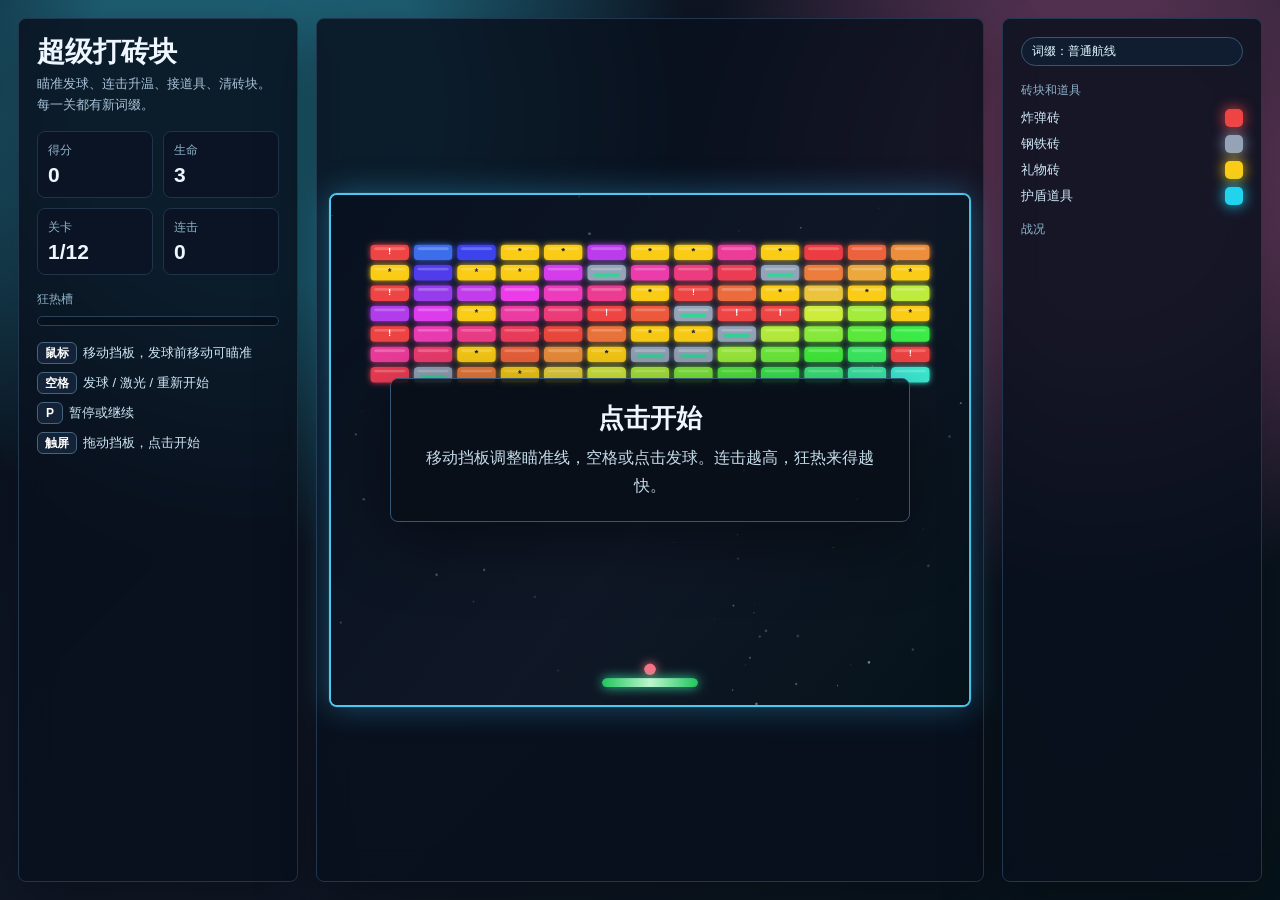
==== index.html @ 5b6ac7fa "Remove magnet hazards and boss levels" ====
<!DOCTYPE html>
<html lang="zh-CN">
<head>
<meta charset="UTF-8">
<meta name="viewport" content="width=device-width, initial-scale=1.0">
<title>超级打砖块</title>
<style>
:root{
    color-scheme:dark;
    --panel:#0f172a;
    --ink:#eef6ff;
    --muted:#a8c2d8;
    --line:#22364d;
    --green:#36d399;
    --cyan:#38bdf8;
    --pink:#fb7185;
    --gold:#facc15;
}
*{box-sizing:border-box}
body{
    margin:0;
    min-height:100vh;
    overflow:hidden;
    background:
        radial-gradient(circle at 20% 12%,#1e5f74 0 14%,transparent 34%),
        radial-gradient(circle at 86% 20%,#62385b 0 10%,transparent 32%),
        linear-gradient(135deg,#08111f,#111827 48%,#06131b);
    color:var(--ink);
    font-family:"Microsoft YaHei",Arial,sans-serif;
}
.shell{
    height:100vh;
    display:grid;
    grid-template-columns:minmax(230px,280px) minmax(0,1fr) minmax(220px,260px);
    gap:18px;
    padding:18px;
}
.panel{
    min-height:0;
    border:1px solid var(--line);
    background:rgba(9,16,29,.84);
    box-shadow:0 18px 60px rgba(0,0,0,.34);
    backdrop-filter:blur(16px);
    border-radius:8px;
}
.side{
    padding:18px;
    display:flex;
    flex-direction:column;
    gap:16px;
}
h1{
    margin:0;
    font-size:28px;
    line-height:1.1;
}
.tagline{
    margin:6px 0 0;
    color:var(--muted);
    font-size:13px;
    line-height:1.6;
}
.stat-grid{
    display:grid;
    grid-template-columns:1fr 1fr;
    gap:10px;
}
.stat{
    border:1px solid #1f3349;
    background:#0b1424;
    padding:10px;
    border-radius:8px;
}
.label{
    color:#8fb2c9;
    font-size:12px;
}
.value{
    margin-top:4px;
    font-size:21px;
    font-weight:700;
}
.meter{
    height:10px;
    border:1px solid #29435b;
    background:#07101d;
    border-radius:999px;
    overflow:hidden;
}
.meter span{
    display:block;
    height:100%;
    width:0%;
    background:linear-gradient(90deg,#22c55e,#facc15,#fb7185);
    box-shadow:0 0 18px #facc15;
    transition:width .12s linear;
}
.list{
    display:grid;
    gap:8px;
    color:#cfe7f6;
    font-size:13px;
    line-height:1.5;
}
.key{
    display:inline-flex;
    align-items:center;
    justify-content:center;
    min-width:26px;
    height:22px;
    padding:0 7px;
    margin-right:6px;
    border:1px solid #45647d;
    border-radius:6px;
    background:#132237;
    color:white;
    font-size:12px;
    font-weight:700;
}
.game-wrap{
    min-width:0;
    min-height:0;
    position:relative;
    display:grid;
    place-items:center;
    padding:12px;
}
#gameCanvas{
    width:min(100%,calc((100vh - 60px) * 1.25));
    aspect-ratio:5/4;
    max-height:calc(100vh - 44px);
    border:2px solid #4cc9f0;
    border-radius:8px;
    background:#08111f;
    box-shadow:0 0 0 1px rgba(255,255,255,.05),0 0 32px rgba(56,189,248,.36);
}
.overlay{
    position:absolute;
    inset:12px;
    display:grid;
    place-items:center;
    pointer-events:none;
}
.card{
    width:min(520px,86%);
    border:1px solid #365775;
    background:rgba(7,14,24,.86);
    border-radius:8px;
    padding:22px;
    text-align:center;
    box-shadow:0 18px 70px rgba(0,0,0,.45);
}
.card h2{
    margin:0 0 8px;
    font-size:26px;
}
.card p{
    margin:0;
    color:#c7dceb;
    line-height:1.7;
}
.badge{
    display:inline-flex;
    align-items:center;
    gap:6px;
    min-height:28px;
    padding:5px 10px;
    border:1px solid #385671;
    border-radius:999px;
    background:#101d31;
    color:#dff7ff;
    font-size:12px;
}
.feed{
    min-height:112px;
    display:grid;
    align-content:start;
    gap:8px;
}
.event{
    padding:9px 10px;
    border:1px solid #22364d;
    border-radius:8px;
    background:#0b1424;
    color:#dbeafe;
    font-size:13px;
}
.legend{
    display:grid;
    gap:8px;
}
.legend-row{
    display:flex;
    align-items:center;
    justify-content:space-between;
    gap:10px;
    color:#cfe7f6;
    font-size:13px;
}
.swatch{
    width:18px;
    height:18px;
    border-radius:5px;
    box-shadow:0 0 14px currentColor;
}
@media (max-width:900px){
    body{overflow:auto}
    .shell{
        height:auto;
        min-height:100vh;
        grid-template-columns:1fr;
        padding:12px;
    }
    .side{padding:14px}
    #gameCanvas{
        width:100%;
        max-height:none;
    }
}
</style>
</head>
<body>
<main class="shell">
    <aside class="panel side">
        <div>
            <h1>超级打砖块</h1>
            <p class="tagline">瞄准发球、连击升温、接道具、清砖块。每一关都有新词缀。</p>
        </div>
        <section class="stat-grid" aria-label="游戏数据">
            <div class="stat"><div class="label">得分</div><div class="value" id="score">0</div></div>
            <div class="stat"><div class="label">生命</div><div class="value" id="lives">3</div></div>
            <div class="stat"><div class="label">关卡</div><div class="value" id="level">1</div></div>
            <div class="stat"><div class="label">连击</div><div class="value" id="combo">0</div></div>
        </section>
        <div>
            <div class="label" style="margin-bottom:8px">狂热槽</div>
            <div class="meter"><span id="feverMeter"></span></div>
        </div>
        <section class="list" aria-label="操作">
            <div><span class="key">鼠标</span>移动挡板，发球前移动可瞄准</div>
            <div><span class="key">空格</span>发球 / 激光 / 重新开始</div>
            <div><span class="key">P</span>暂停或继续</div>
            <div><span class="key">触屏</span>拖动挡板，点击开始</div>
        </section>
    </aside>

    <section class="panel game-wrap" aria-label="游戏区域">
        <canvas id="gameCanvas" width="1000" height="800"></canvas>
        <div class="overlay" id="overlay">
            <div class="card">
                <h2 id="overlayTitle">点击开始</h2>
                <p id="overlayText">移动挡板调整瞄准线，空格或点击发球。连击越高，狂热来得越快。</p>
            </div>
        </div>
    </section>

    <aside class="panel side">
        <div class="badge" id="modifierBadge">词缀：准备中</div>
        <section>
            <div class="label" style="margin-bottom:10px">砖块和道具</div>
            <div class="legend">
                <div class="legend-row"><span>炸弹砖</span><span class="swatch" style="color:#ef4444;background:#ef4444"></span></div>
                <div class="legend-row"><span>钢铁砖</span><span class="swatch" style="color:#94a3b8;background:#94a3b8"></span></div>
                <div class="legend-row"><span>礼物砖</span><span class="swatch" style="color:#facc15;background:#facc15"></span></div>
                <div class="legend-row"><span>护盾道具</span><span class="swatch" style="color:#22d3ee;background:#22d3ee"></span></div>
            </div>
        </section>
        <section>
            <div class="label" style="margin-bottom:10px">战况</div>
            <div class="feed" id="feed"></div>
        </section>
    </aside>
</main>

<script>
const canvas = document.getElementById("gameCanvas");
const ctx = canvas.getContext("2d");
const overlay = document.getElementById("overlay");
const overlayTitle = document.getElementById("overlayTitle");
const overlayText = document.getElementById("overlayText");
const scoreEl = document.getElementById("score");
const livesEl = document.getElementById("lives");
const levelEl = document.getElementById("level");
const comboEl = document.getElementById("combo");
const feverMeter = document.getElementById("feverMeter");
const modifierBadge = document.getElementById("modifierBadge");
const feed = document.getElementById("feed");

const W = canvas.width;
const H = canvas.height;
const maxLevel = 12;
const modifiers = [
    {name:"普通航线", ball:1, gravity:1, drop:1},
    {name:"高速雨", ball:1.14, gravity:1.18, drop:1.2},
    {name:"礼物加班", ball:.98, gravity:.95, drop:1.55},
    {name:"硬核砖墙", ball:1.05, gravity:1, drop:.9},
    {name:"霓虹巡航", ball:1.08, gravity:1.05, drop:1}
];
const powerColors = {
    multi:"#facc15",
    life:"#38bdf8",
    wide:"#36d399",
    laser:"#ef4444",
    shield:"#22d3ee",
    slow:"#a78bfa",
    blast:"#fb7185"
};
const powerLabels = {
    multi:"多球",
    life:"+1",
    wide:"加宽",
    laser:"激光",
    shield:"护盾",
    slow:"慢放",
    blast:"清屏"
};

let audioCtx;
let state;
let pointerX = W / 2;
let rafId = 0;
let lastTime = 0;
let starSeed = Array.from({length:70}, () => ({
    x:Math.random() * W,
    y:Math.random() * H,
    r:Math.random() * 1.8 + .5,
    a:Math.random() * .5 + .2,
    s:Math.random() * .35 + .05
}));

function makeState() {
    return {
        mode:"ready",
        score:0,
        lives:3,
        level:1,
        combo:0,
        fever:0,
        feverTime:0,
        shake:0,
        messageTimer:0,
        message:"",
        shield:false,
        laserTime:0,
        slowTime:0,
        modifier:modifiers[0],
        paddle:{x:W / 2 - 75, y:H - 42, w:150, h:14, target:W / 2},
        balls:[],
        bricks:[],
        powerUps:[],
        lasers:[],
        particles:[]
    };
}

function initAudio() {
    if (!audioCtx) audioCtx = new (window.AudioContext || window.webkitAudioContext)();
    if (audioCtx.state === "suspended") audioCtx.resume();
}

function beep(freq, type = "sine", duration = .07, volume = .06) {
    if (!audioCtx) return;
    const osc = audioCtx.createOscillator();
    const gain = audioCtx.createGain();
    osc.type = type;
    osc.frequency.value = freq;
    gain.gain.value = volume;
    osc.connect(gain);
    gain.connect(audioCtx.destination);
    osc.start();
    gain.gain.exponentialRampToValueAtTime(.0001, audioCtx.currentTime + duration);
    osc.stop(audioCtx.currentTime + duration);
}

function addEvent(text) {
    const item = document.createElement("div");
    item.className = "event";
    item.textContent = text;
    feed.prepend(item);
    while (feed.children.length > 4) feed.lastChild.remove();
}

function showOverlay(title, text) {
    overlayTitle.textContent = title;
    overlayText.textContent = text;
    overlay.style.display = "grid";
}

function hideOverlay() {
    overlay.style.display = "none";
}

function setTemporaryMessage(text, frames = 90) {
    state.message = text;
    state.messageTimer = frames;
}

function startGame() {
    initAudio();
    state = makeState();
    feed.innerHTML = "";
    addEvent("第一关上线，先热手。");
    buildLevel();
    hideOverlay();
    state.mode = "aim";
    cancelAnimationFrame(rafId);
    lastTime = performance.now();
    rafId = requestAnimationFrame(loop);
}

function buildLevel() {
    state.modifier = modifiers[(state.level - 1) % modifiers.length];
    modifierBadge.textContent = "词缀：" + state.modifier.name;
    state.balls = [];
    state.bricks = [];
    state.powerUps = [];
    state.lasers = [];
    state.particles = [];
    state.combo = 0;
    state.paddle.w = Math.max(125, Math.min(170, state.paddle.w));
    state.paddle.x = W / 2 - state.paddle.w / 2;
    state.paddle.target = W / 2;
    createBall(true);

    const cols = 13 + Math.min(4, Math.floor(state.level / 2));
    const rows = 6 + Math.min(4, state.level);
    const gap = 8;
    const bw = Math.floor((W - 120 - gap * (cols - 1)) / cols);
    const bh = 24;
    const ox = (W - cols * bw - (cols - 1) * gap) / 2;
    const oy = 78;
    for (let r = 0; r < rows; r++) {
        for (let c = 0; c < cols; c++) {
            const wave = Math.sin((c + state.level) * .9) + Math.cos((r + state.level) * .65);
            if (wave < -1.32 && state.level > 1) continue;
            let type = "normal";
            let hp = 1;
            const roll = Math.random();
            if (roll < .08 + state.level * .006) type = "bomb";
            else if (roll < .18 + state.level * .01) { type = "hard"; hp = state.modifier.name === "硬核砖墙" ? 4 : 3; }
            else if (roll < .28 + state.modifier.drop * .04) type = "gift";
            state.bricks.push({
                x:ox + c * (bw + gap),
                y:oy + r * (bh + gap),
                w:bw,
                h:bh,
                hp,
                maxHp:hp,
                type,
                alive:true,
                hue:(190 + c * 15 + r * 24 + state.level * 18) % 360
            });
        }
    }
}

function createBall(stuck = false, source) {
    const angle = source ? Math.atan2(source.dy, source.dx) + (Math.random() - .5) * .85 : -Math.PI / 2;
    const speed = (5.2 + Math.min(2.5, state.level * .25)) * state.modifier.ball;
    const ball = {
        x:source ? source.x : state.paddle.x + state.paddle.w / 2,
        y:source ? source.y : state.paddle.y - 14,
        dx:Math.cos(angle) * speed,
        dy:Math.sin(angle) * speed,
        r:9,
        stuck,
        trail:[]
    };
    if (stuck) {
        ball.dx = 0;
        ball.dy = -speed;
    }
    state.balls.push(ball);
    return ball;
}

function launchBalls() {
    if (state.mode === "ready") return;
    let launched = false;
    const aim = getAim();
    state.balls.forEach(ball => {
        if (!ball.stuck) return;
        const speed = (5.8 + Math.min(2.8, state.level * .3)) * state.modifier.ball;
        ball.dx = Math.cos(aim) * speed;
        ball.dy = Math.sin(aim) * speed;
        ball.stuck = false;
        launched = true;
    });
    if (!launched) return;
    state.mode = "playing";
    beep(540, "triangle", .08);
}

function getAim() {
    const center = state.paddle.x + state.paddle.w / 2;
    const offset = Math.max(-1, Math.min(1, (pointerX - center) / 180));
    return -Math.PI / 2 + offset * .85;
}

function pauseGame() {
    if (!state || state.mode === "ready" || state.mode === "gameover" || state.mode === "win") return;
    if (state.mode === "paused") {
        state.mode = state.balls.some(b => b.stuck) ? "aim" : "playing";
        hideOverlay();
        lastTime = performance.now();
        rafId = requestAnimationFrame(loop);
    } else {
        state.mode = "paused";
        showOverlay("已暂停", "按 P 继续。局面已经停住，可以喘口气。");
        cancelAnimationFrame(rafId);
    }
}

function spawnParticles(x, y, color, count = 16, power = 1) {
    for (let i = 0; i < count; i++) {
        const a = Math.random() * Math.PI * 2;
        const s = (Math.random() * 4 + 1.5) * power;
        state.particles.push({
            x, y,
            dx:Math.cos(a) * s,
            dy:Math.sin(a) * s,
            life:28 + Math.random() * 28,
            color,
            size:Math.random() * 3 + 2
        });
    }
}

function brickColor(brick) {
    if (brick.type === "bomb") return "#ef4444";
    if (brick.type === "hard") return "#94a3b8";
    if (brick.type === "gift") return "#facc15";
    return `hsl(${brick.hue},82%,58%)`;
}

function damageBrick(brick, amount = 1) {
    if (!brick.alive) return;
    brick.hp -= amount;
    if (brick.hp > 0) {
        beep(150, "square", .04, .04);
        return;
    }
    brick.alive = false;
    const gain = 12 + state.combo * 2;
    state.score += state.feverTime > 0 ? gain * 2 : gain;
    state.combo += 1;
    state.fever = Math.min(100, state.fever + 5 + Math.min(8, state.combo / 3));
    spawnParticles(brick.x + brick.w / 2, brick.y + brick.h / 2, brickColor(brick), 18);
    beep(240 + Math.random() * 360, "triangle", .06);

    if (state.combo === 8) setTemporaryMessage("8 连击，开始热了！");
    if (state.combo === 18) setTemporaryMessage("18 连击，狂热马上来！");
    if (state.fever >= 100 && state.feverTime <= 0) {
        state.fever = 0;
        state.feverTime = 520;
        setTemporaryMessage("狂热模式：双倍分数！");
        addEvent("狂热模式启动，得分翻倍。");
        beep(760, "sawtooth", .14, .08);
    }

    if (brick.type === "bomb") explodeAround(brick);
    if (brick.type === "gift" || Math.random() < .17 * state.modifier.drop) spawnPower(brick.x + brick.w / 2, brick.y + brick.h / 2);
}

function explodeAround(origin) {
    state.shake = 18;
    beep(80, "sawtooth", .18, .1);
    for (const brick of state.bricks) {
        if (!brick.alive || brick === origin) continue;
        const dx = brick.x + brick.w / 2 - (origin.x + origin.w / 2);
        const dy = brick.y + brick.h / 2 - (origin.y + origin.h / 2);
        if (Math.hypot(dx, dy) < 85) {
            brick.alive = false;
            state.score += 18;
            spawnParticles(brick.x + brick.w / 2, brick.y + brick.h / 2, brickColor(brick), 10);
        }
    }
}

function spawnPower(x, y) {
    const types = ["multi","life","wide","laser","shield","slow","blast"];
    const weights = [24,10,16,16,12,10,7];
    let total = weights.reduce((a,b) => a + b, 0);
    let pick = Math.random() * total;
    let type = "multi";
    for (let i = 0; i < types.length; i++) {
        pick -= weights[i];
        if (pick <= 0) { type = types[i]; break; }
    }
    state.powerUps.push({x, y, type, vy:2.4 * state.modifier.gravity, spin:0});
}

function applyPower(type) {
    beep(620, "sine", .08);
    addEvent("获得道具：" + powerLabels[type]);
    if (type === "multi") {
        const active = state.balls.filter(b => !b.stuck).slice(0, 8);
        if (active.length === 0) active.push(...state.balls.slice(0, 1));
        active.forEach(ball => createBall(false, ball));
        setTemporaryMessage("多球乱斗！");
    }
    if (type === "life") state.lives += 1;
    if (type === "wide") {
        state.paddle.w = Math.min(260, state.paddle.w + 42);
        setTimeout(() => { if (state) state.paddle.w = Math.max(130, state.paddle.w - 34); }, 9500);
    }
    if (type === "laser") {
        state.laserTime = 520;
        setTemporaryMessage("激光就绪，按空格发射。");
    }
    if (type === "shield") {
        state.shield = true;
        setTemporaryMessage("底部护盾已展开。");
    }
    if (type === "slow") {
        state.slowTime = 420;
        setTemporaryMessage("慢放时间，稳稳接球。");
    }
    if (type === "blast") {
        const targets = state.bricks.filter(b => b.alive).slice(0, 18);
        targets.forEach(b => damageBrick(b, 99));
        state.shake = 24;
    }
}

function fireLaser() {
    if (state.laserTime <= 0) return;
    state.lasers.push({x:state.paddle.x + 14, y:state.paddle.y - 10});
    state.lasers.push({x:state.paddle.x + state.paddle.w - 18, y:state.paddle.y - 10});
    beep(840, "square", .04, .04);
}

function levelCleared() {
    return state.bricks.every(b => !b.alive);
}

function prepareRespawnBall() {
    state.balls = [];
    createBall(true);
    state.mode = "aim";
    state.lasers = [];
}

function nextLevel() {
    state.level += 1;
    if (state.level > maxLevel) {
        state.mode = "win";
        showOverlay("通关成功", `最终得分 ${state.score}。按空格或点击再来一局。`);
        addEvent("十二关全清，漂亮。");
        return;
    }
    addEvent(`第 ${state.level} 关：${modifiers[(state.level - 1) % modifiers.length].name}`);
    buildLevel();
    state.mode = "aim";
    setTemporaryMessage(`第 ${state.level} 关`);
}

function loseLife() {
    if (state.shield) {
        state.shield = false;
        prepareRespawnBall();
        setTemporaryMessage("护盾救了一球。");
        beep(520, "triangle", .15);
        return;
    }
    state.lives -= 1;
    state.combo = 0;
    beep(95, "sawtooth", .2);
    if (state.lives <= 0) {
        state.mode = "gameover";
        showOverlay("游戏结束", `得分 ${state.score}。按空格或点击重新开始。`);
        return;
    }
    prepareRespawnBall();
    setTemporaryMessage("掉球了，重新瞄准。");
}

function update(dt) {
    const p = state.paddle;
    p.target = pointerX;
    p.x += (p.target - (p.x + p.w / 2)) * Math.min(1, dt * 13);
    p.x = Math.max(0, Math.min(W - p.w, p.x));

    if (state.mode === "aim") {
        state.balls.forEach(ball => {
            if (ball.stuck) {
                ball.x = p.x + p.w / 2;
                ball.y = p.y - ball.r - 1;
            }
        });
    }

    const slow = state.slowTime > 0 ? .58 : 1;
    const speedScale = state.feverTime > 0 ? 1.08 : 1;
    for (const ball of state.balls) {
        if (ball.stuck) continue;
        ball.trail.push({x:ball.x, y:ball.y});
        if (ball.trail.length > 11) ball.trail.shift();
        ball.x += ball.dx * dt * 60 * slow * speedScale;
        ball.y += ball.dy * dt * 60 * slow * speedScale;
        if (ball.x < ball.r) { ball.x = ball.r; ball.dx = Math.abs(ball.dx); beep(250); }
        if (ball.x > W - ball.r) { ball.x = W - ball.r; ball.dx = -Math.abs(ball.dx); beep(250); }
        if (ball.y < ball.r) { ball.y = ball.r; ball.dy = Math.abs(ball.dy); beep(250); }
        if (ball.y > H + 40) ball.dead = true;

        if (ball.y + ball.r >= p.y && ball.y - ball.r <= p.y + p.h && ball.x >= p.x && ball.x <= p.x + p.w && ball.dy > 0) {
            const hit = (ball.x - (p.x + p.w / 2)) / (p.w / 2);
            const speed = Math.min(9.2, Math.hypot(ball.dx, ball.dy) + .13);
            ball.dx = hit * 6.4;
            ball.dy = -Math.sqrt(Math.max(10, speed * speed - ball.dx * ball.dx));
            ball.y = p.y - ball.r - 1;
            beep(360, "triangle", .05);
        }

        for (const brick of state.bricks) {
            if (!brick.alive) continue;
            if (ball.x + ball.r > brick.x && ball.x - ball.r < brick.x + brick.w && ball.y + ball.r > brick.y && ball.y - ball.r < brick.y + brick.h) {
                const prevX = ball.x - ball.dx * dt * 60;
                const fromSide = prevX <= brick.x || prevX >= brick.x + brick.w;
                if (fromSide) ball.dx *= -1;
                else ball.dy *= -1;
                damageBrick(brick);
                break;
            }
        }
    }
    state.balls = state.balls.filter(b => !b.dead);
    if (state.balls.length === 0 && (state.mode === "playing" || state.mode === "aim")) loseLife();

    for (let i = state.powerUps.length - 1; i >= 0; i--) {
        const pu = state.powerUps[i];
        pu.y += pu.vy * dt * 60;
        pu.spin += dt * 7;
        if (pu.y + 12 >= p.y && pu.x >= p.x && pu.x <= p.x + p.w) {
            applyPower(pu.type);
            spawnParticles(pu.x, pu.y, powerColors[pu.type], 20);
            state.powerUps.splice(i, 1);
        } else if (pu.y > H + 30) state.powerUps.splice(i, 1);
    }

    for (let i = state.lasers.length - 1; i >= 0; i--) {
        const l = state.lasers[i];
        l.y -= 820 * dt;
        for (const brick of state.bricks) {
            if (!brick.alive) continue;
            if (l.x > brick.x && l.x < brick.x + brick.w && l.y > brick.y && l.y < brick.y + brick.h) {
                damageBrick(brick);
                l.dead = true;
                break;
            }
        }
        if (l.y < -30 || l.dead) state.lasers.splice(i, 1);
    }

    for (let i = state.particles.length - 1; i >= 0; i--) {
        const part = state.particles[i];
        part.x += part.dx * dt * 60;
        part.y += part.dy * dt * 60;
        part.dy += .04 * dt * 60;
        part.life -= dt * 60;
        if (part.life <= 0) state.particles.splice(i, 1);
    }

    if (state.laserTime > 0) state.laserTime -= dt * 60;
    if (state.slowTime > 0) state.slowTime -= dt * 60;
    if (state.feverTime > 0) state.feverTime -= dt * 60;
    if (state.messageTimer > 0) state.messageTimer -= dt * 60;
    if (state.shake > 0) state.shake -= dt * 60;

    if (levelCleared() && state.mode !== "gameover" && state.mode !== "win") nextLevel();
}

function drawBackground(time) {
    const bg = ctx.createLinearGradient(0, 0, W, H);
    bg.addColorStop(0, "#08111f");
    bg.addColorStop(.55, state.feverTime > 0 ? "#24142b" : "#101827");
    bg.addColorStop(1, "#06131b");
    ctx.fillStyle = bg;
    ctx.fillRect(0, 0, W, H);
    for (const star of starSeed) {
        star.y += star.s;
        if (star.y > H) star.y = 0;
        const twinkle = .5 + Math.sin(time * .002 + star.x) * .35;
        ctx.globalAlpha = star.a * twinkle;
        ctx.fillStyle = "#bfefff";
        ctx.beginPath();
        ctx.arc(star.x, star.y, star.r, 0, Math.PI * 2);
        ctx.fill();
    }
    ctx.globalAlpha = 1;
}

function roundedRect(x, y, w, h, r) {
    ctx.beginPath();
    ctx.moveTo(x + r, y);
    ctx.lineTo(x + w - r, y);
    ctx.quadraticCurveTo(x + w, y, x + w, y + r);
    ctx.lineTo(x + w, y + h - r);
    ctx.quadraticCurveTo(x + w, y + h, x + w - r, y + h);
    ctx.lineTo(x + r, y + h);
    ctx.quadraticCurveTo(x, y + h, x, y + h - r);
    ctx.lineTo(x, y + r);
    ctx.quadraticCurveTo(x, y, x + r, y);
    ctx.closePath();
}

function drawBricks() {
    for (const brick of state.bricks) {
        if (!brick.alive) continue;
        const color = brickColor(brick);
        ctx.save();
        ctx.shadowColor = color;
        ctx.shadowBlur = 10;
        ctx.fillStyle = color;
        roundedRect(brick.x, brick.y, brick.w, brick.h, 6);
        ctx.fill();
        ctx.shadowBlur = 0;
        ctx.fillStyle = "rgba(255,255,255,.22)";
        roundedRect(brick.x + 5, brick.y + 4, brick.w - 10, Math.max(4, brick.h * .18), 4);
        ctx.fill();
        if (brick.type === "hard") {
            ctx.fillStyle = "#08111f";
            ctx.fillRect(brick.x + 10, brick.y + brick.h - 12, brick.w - 20, 6);
            ctx.fillStyle = "#36d399";
            ctx.fillRect(brick.x + 10, brick.y + brick.h - 12, (brick.w - 20) * (brick.hp / brick.maxHp), 6);
        }
        if (brick.type === "bomb" || brick.type === "gift") {
            ctx.fillStyle = brick.type === "gift" ? "#111827" : "white";
            ctx.font = "700 15px Arial";
            ctx.textAlign = "center";
            ctx.textBaseline = "middle";
            ctx.fillText(brick.type === "bomb" ? "!" : "*", brick.x + brick.w / 2, brick.y + brick.h / 2 - 1);
            ctx.textAlign = "left";
            ctx.textBaseline = "alphabetic";
        }
        ctx.restore();
    }
}

function drawPaddle() {
    const p = state.paddle;
    const grad = ctx.createLinearGradient(p.x, p.y, p.x + p.w, p.y);
    grad.addColorStop(0, "#22c55e");
    grad.addColorStop(.5, state.laserTime > 0 ? "#ef4444" : "#bbf7d0");
    grad.addColorStop(1, "#22c55e");
    ctx.save();
    ctx.shadowColor = state.laserTime > 0 ? "#ef4444" : "#36d399";
    ctx.shadowBlur = 18;
    ctx.fillStyle = grad;
    roundedRect(p.x, p.y, p.w, p.h, 8);
    ctx.fill();
    ctx.shadowBlur = 0;
    if (state.shield) {
        ctx.fillStyle = "rgba(34,211,238,.45)";
        ctx.fillRect(0, H - 8, W, 8);
    }
    ctx.restore();
}

function drawAim() {
    if (state.mode !== "aim") return;
    const angle = getAim();
    const x = state.paddle.x + state.paddle.w / 2;
    const y = state.paddle.y - 14;
    ctx.save();
    ctx.setLineDash([10, 9]);
    ctx.strokeStyle = "rgba(250,204,21,.78)";
    ctx.lineWidth = 3;
    ctx.beginPath();
    ctx.moveTo(x, y);
    ctx.lineTo(x + Math.cos(angle) * 150, y + Math.sin(angle) * 150);
    ctx.stroke();
    ctx.setLineDash([]);
    ctx.restore();
}

function drawBalls() {
    for (const ball of state.balls) {
        ball.trail.forEach((pt, i) => {
            ctx.globalAlpha = i / ball.trail.length * .5;
            ctx.fillStyle = "#fb7185";
            ctx.beginPath();
            ctx.arc(pt.x, pt.y, ball.r * i / ball.trail.length, 0, Math.PI * 2);
            ctx.fill();
        });
        ctx.globalAlpha = 1;
        ctx.save();
        ctx.shadowColor = "#fb7185";
        ctx.shadowBlur = 16;
        ctx.fillStyle = state.feverTime > 0 ? "#facc15" : "#fb7185";
        ctx.beginPath();
        ctx.arc(ball.x, ball.y, ball.r, 0, Math.PI * 2);
        ctx.fill();
        ctx.restore();
    }
}

function drawDrops() {
    for (const pu of state.powerUps) {
        ctx.save();
        ctx.translate(pu.x, pu.y);
        ctx.rotate(pu.spin);
        ctx.shadowColor = powerColors[pu.type];
        ctx.shadowBlur = 14;
        ctx.fillStyle = powerColors[pu.type];
        roundedRect(-16, -16, 32, 32, 7);
        ctx.fill();
        ctx.shadowBlur = 0;
        ctx.fillStyle = "#07111f";
        ctx.font = "700 11px Arial";
        ctx.textAlign = "center";
        ctx.textBaseline = "middle";
        ctx.fillText(powerLabels[pu.type], 0, 1);
        ctx.restore();
    }
}

function drawLasers() {
    ctx.save();
    ctx.shadowColor = "#ef4444";
    ctx.shadowBlur = 16;
    ctx.fillStyle = "#ef4444";
    state.lasers.forEach(l => ctx.fillRect(l.x - 2, l.y - 22, 4, 28));
    ctx.restore();
}

function drawParticles() {
    for (const part of state.particles) {
        ctx.globalAlpha = Math.max(0, part.life / 56);
        ctx.fillStyle = part.color;
        ctx.fillRect(part.x, part.y, part.size, part.size);
    }
    ctx.globalAlpha = 1;
}

function drawHud() {
    if (state.messageTimer > 0) {
        ctx.save();
        ctx.textAlign = "center";
        ctx.fillStyle = "rgba(6,13,24,.68)";
        roundedRect(W / 2 - 210, 22, 420, 46, 8);
        ctx.fill();
        ctx.fillStyle = "#fff7cc";
        ctx.font = "700 24px Microsoft YaHei, Arial";
        ctx.fillText(state.message, W / 2, 53);
        ctx.restore();
    }
    if (state.feverTime > 0) {
        ctx.save();
        ctx.strokeStyle = "rgba(250,204,21,.8)";
        ctx.lineWidth = 8;
        ctx.strokeRect(8, 8, W - 16, H - 16);
        ctx.restore();
    }
}

function render(time) {
    ctx.save();
    if (state.shake > 0) ctx.translate((Math.random() - .5) * 10, (Math.random() - .5) * 10);
    drawBackground(time);
    drawBricks();
    drawAim();
    drawBalls();
    drawPaddle();
    drawDrops();
    drawLasers();
    drawParticles();
    drawHud();
    ctx.restore();
}

function syncStats() {
    scoreEl.textContent = Math.floor(state.score);
    livesEl.textContent = state.lives;
    levelEl.textContent = state.level + "/" + maxLevel;
    comboEl.textContent = state.combo;
    feverMeter.style.width = (state.feverTime > 0 ? 100 : state.fever) + "%";
}

function loop(now) {
    const dt = Math.min(.033, (now - lastTime) / 1000 || .016);
    lastTime = now;
    if (state.mode === "playing" || state.mode === "aim") update(dt);
    render(now);
    syncStats();
    if (state.mode !== "paused" && state.mode !== "gameover" && state.mode !== "win") rafId = requestAnimationFrame(loop);
}

function setPointer(clientX) {
    const rect = canvas.getBoundingClientRect();
    const ratio = W / rect.width;
    pointerX = Math.max(0, Math.min(W, (clientX - rect.left) * ratio));
}

document.addEventListener("mousemove", e => setPointer(e.clientX));
canvas.addEventListener("pointermove", e => setPointer(e.clientX));
canvas.addEventListener("pointerdown", e => {
    setPointer(e.clientX);
    if (!state || state.mode === "ready" || state.mode === "gameover" || state.mode === "win") startGame();
    else if (state.mode === "aim") launchBalls();
});
document.addEventListener("keydown", e => {
    if (e.code === "Space") {
        e.preventDefault();
        if (!state || state.mode === "ready" || state.mode === "gameover" || state.mode === "win") startGame();
        else if (state.mode === "aim" || state.balls.some(ball => ball.stuck)) launchBalls();
        else if (state.mode === "playing") fireLaser();
    }
    if (e.code === "KeyP") pauseGame();
});

state = makeState();
buildLevel();
render(performance.now());
syncStats();
</script>
</body>
</html>
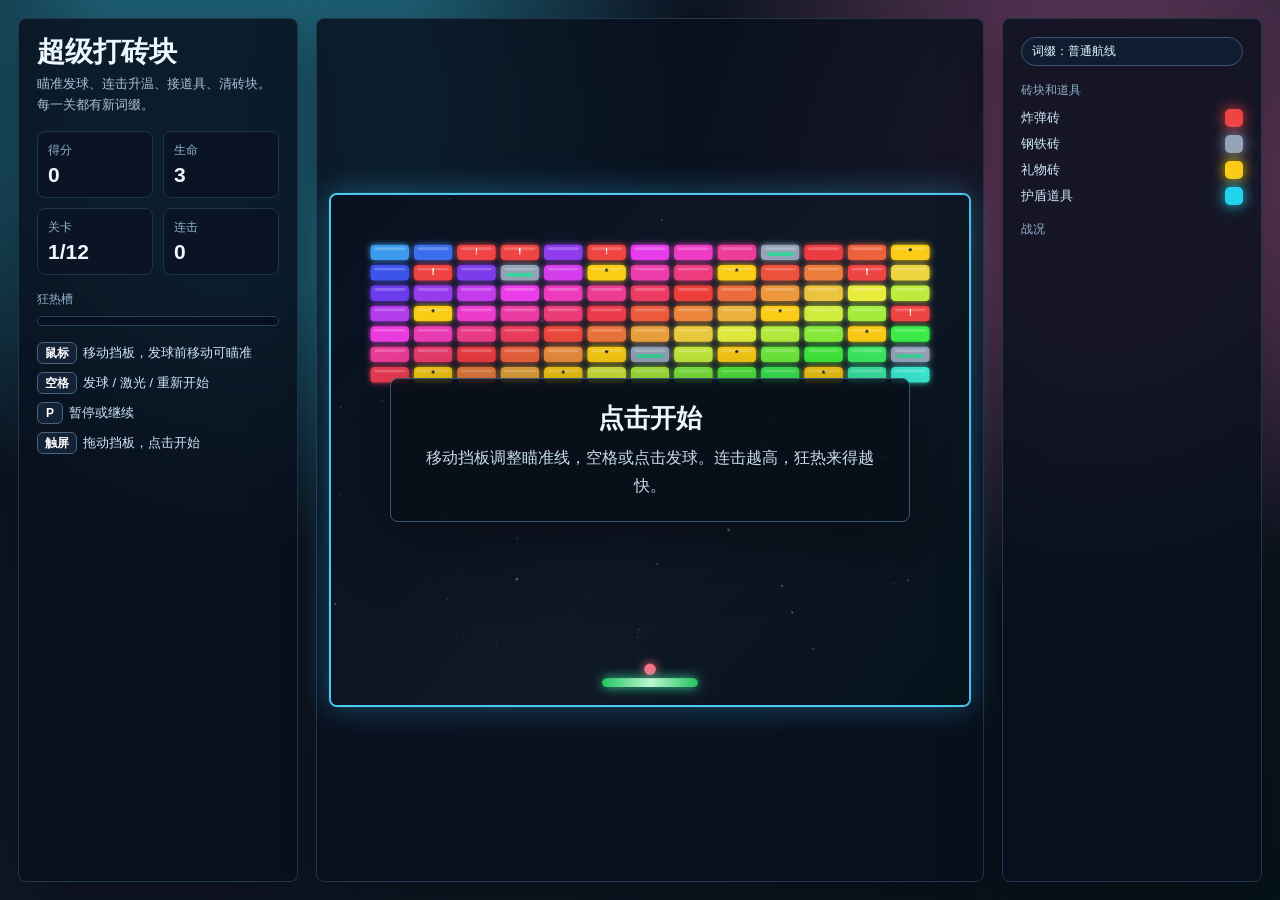
==== commit 4961de65: "Increase multiball power-up drop chance" ====
--- a/index.html
+++ b/index.html
@@ -579,7 +579,7 @@
 
 function spawnPower(x, y) {
     const types = ["multi","life","wide","laser","shield","slow","blast"];
-    const weights = [24,10,16,16,12,10,7];
+    const weights = [42,10,16,16,12,10,7];
     let total = weights.reduce((a,b) => a + b, 0);
     let pick = Math.random() * total;
     let type = "multi";
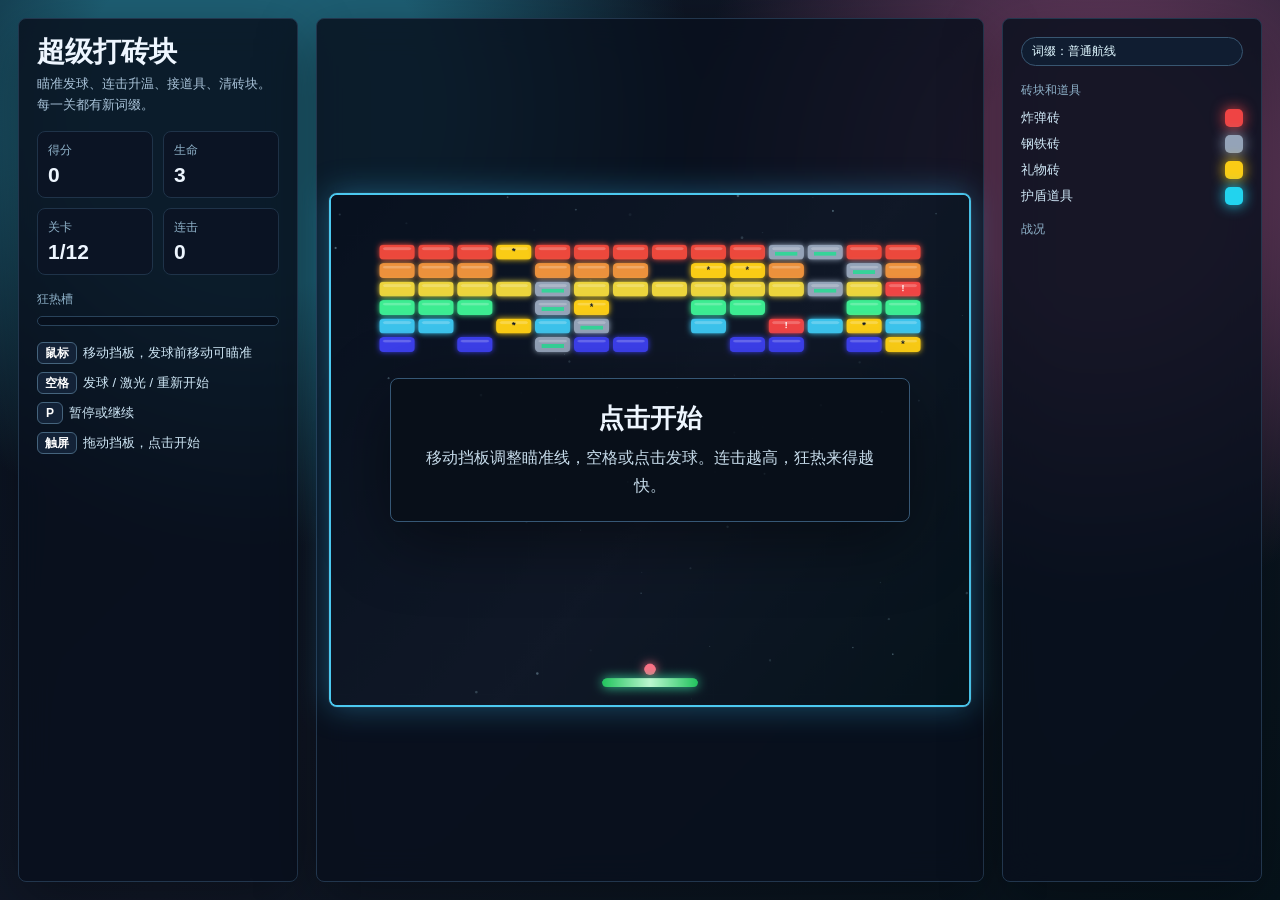
==== commit a24d602e: "Adjust brick layout gaps" ====
--- a/index.html
+++ b/index.html
@@ -422,23 +422,27 @@
     state.paddle.target = W / 2;
     createBall(true);
 
-    const cols = 13 + Math.min(4, Math.floor(state.level / 2));
-    const rows = 6 + Math.min(4, state.level);
-    const gap = 8;
-    const bw = Math.floor((W - 120 - gap * (cols - 1)) / cols);
-    const bh = 24;
+    const cols = 14;
+    const rows = 6 + Math.min(3, Math.floor((state.level - 1) / 2));
+    const gap = 6;
+    const bw = Math.floor((W - 140 - gap * (cols - 1)) / cols);
+    const bh = 23;
     const ox = (W - cols * bw - (cols - 1) * gap) / 2;
     const oy = 78;
+    const rowHues = [0,25,48,145,190,235,275,315,345];
     for (let r = 0; r < rows; r++) {
         for (let c = 0; c < cols; c++) {
-            const wave = Math.sin((c + state.level) * .9) + Math.cos((r + state.level) * .65);
-            if (wave < -1.32 && state.level > 1) continue;
+            const edgeBrick = c === 0 || c === cols - 1;
+            const staggerGap = r % 2 === 1 && (c + state.level) % 4 === 0;
+            const centerGap = r > 1 && Math.abs(c - (cols - 1) / 2) < 1.2 && (r + state.level) % 3 !== 0;
+            const diagonalGap = r > 2 && (c + r + state.level) % 7 === 0;
+            if (!edgeBrick && (staggerGap || centerGap || diagonalGap)) continue;
             let type = "normal";
             let hp = 1;
             const roll = Math.random();
-            if (roll < .08 + state.level * .006) type = "bomb";
+            if (roll < .045 + state.level * .004) type = "bomb";
             else if (roll < .18 + state.level * .01) { type = "hard"; hp = state.modifier.name === "硬核砖墙" ? 4 : 3; }
-            else if (roll < .28 + state.modifier.drop * .04) type = "gift";
+            else if (roll < .27 + state.modifier.drop * .025) type = "gift";
             state.bricks.push({
                 x:ox + c * (bw + gap),
                 y:oy + r * (bh + gap),
@@ -448,7 +452,7 @@
                 maxHp:hp,
                 type,
                 alive:true,
-                hue:(190 + c * 15 + r * 24 + state.level * 18) % 360
+                hue:(rowHues[r % rowHues.length] + state.level * 4) % 360
             });
         }
     }
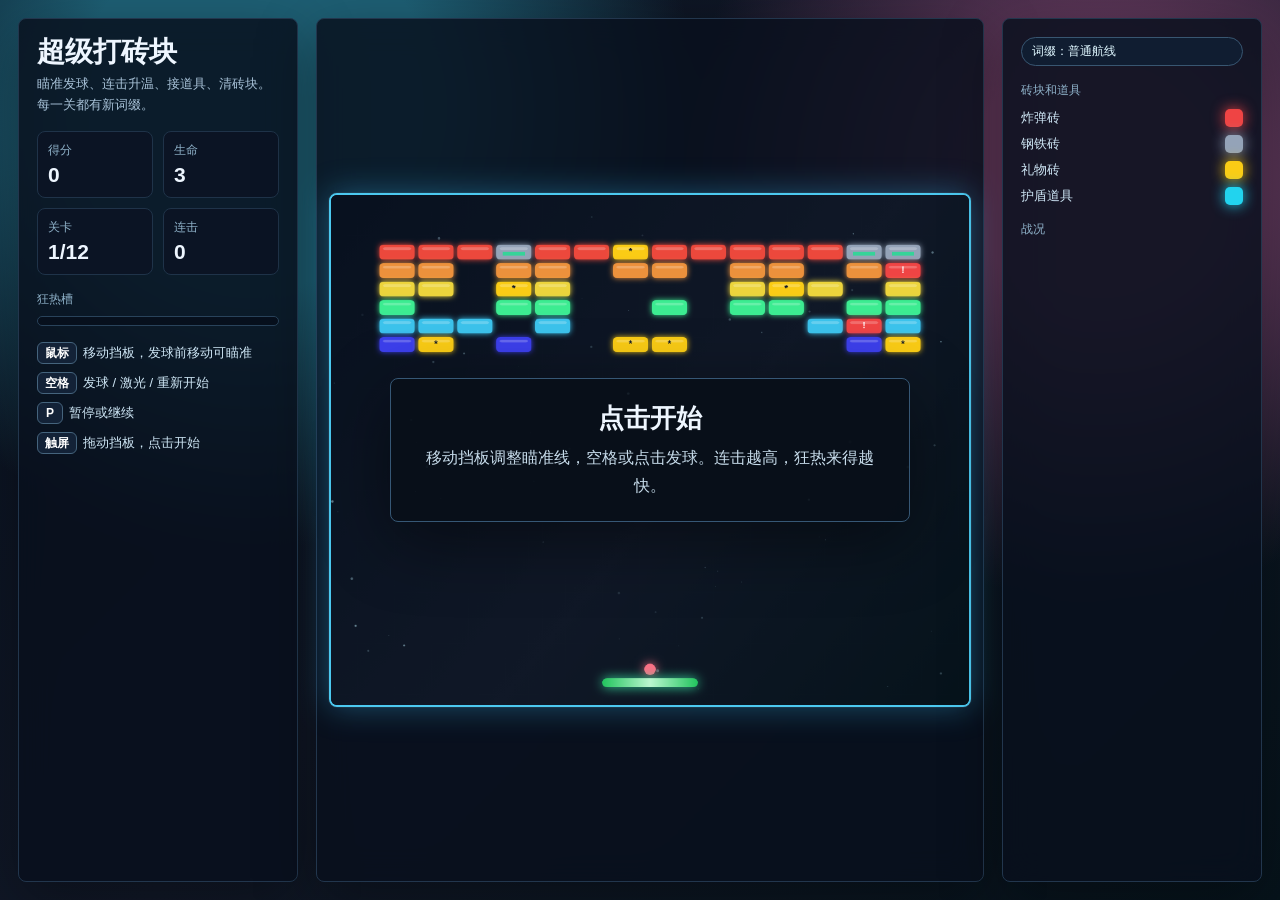
==== commit 3ba5dd76: "Increase brick layout gaps" ====
--- a/index.html
+++ b/index.html
@@ -433,10 +433,11 @@
     for (let r = 0; r < rows; r++) {
         for (let c = 0; c < cols; c++) {
             const edgeBrick = c === 0 || c === cols - 1;
-            const staggerGap = r % 2 === 1 && (c + state.level) % 4 === 0;
-            const centerGap = r > 1 && Math.abs(c - (cols - 1) / 2) < 1.2 && (r + state.level) % 3 !== 0;
-            const diagonalGap = r > 2 && (c + r + state.level) % 7 === 0;
-            if (!edgeBrick && (staggerGap || centerGap || diagonalGap)) continue;
+            const staggerGap = r % 2 === 1 && (c + state.level) % 3 === 0;
+            const centerGap = r > 0 && Math.abs(c - (cols - 1) / 2) < 2.2 && (r + state.level) % 2 !== 0;
+            const diagonalGap = r > 1 && (c + r + state.level) % 5 === 0;
+            const pocketGap = r > 2 && (c - r + state.level) % 6 === 0;
+            if (!edgeBrick && (staggerGap || centerGap || diagonalGap || pocketGap)) continue;
             let type = "normal";
             let hp = 1;
             const roll = Math.random();
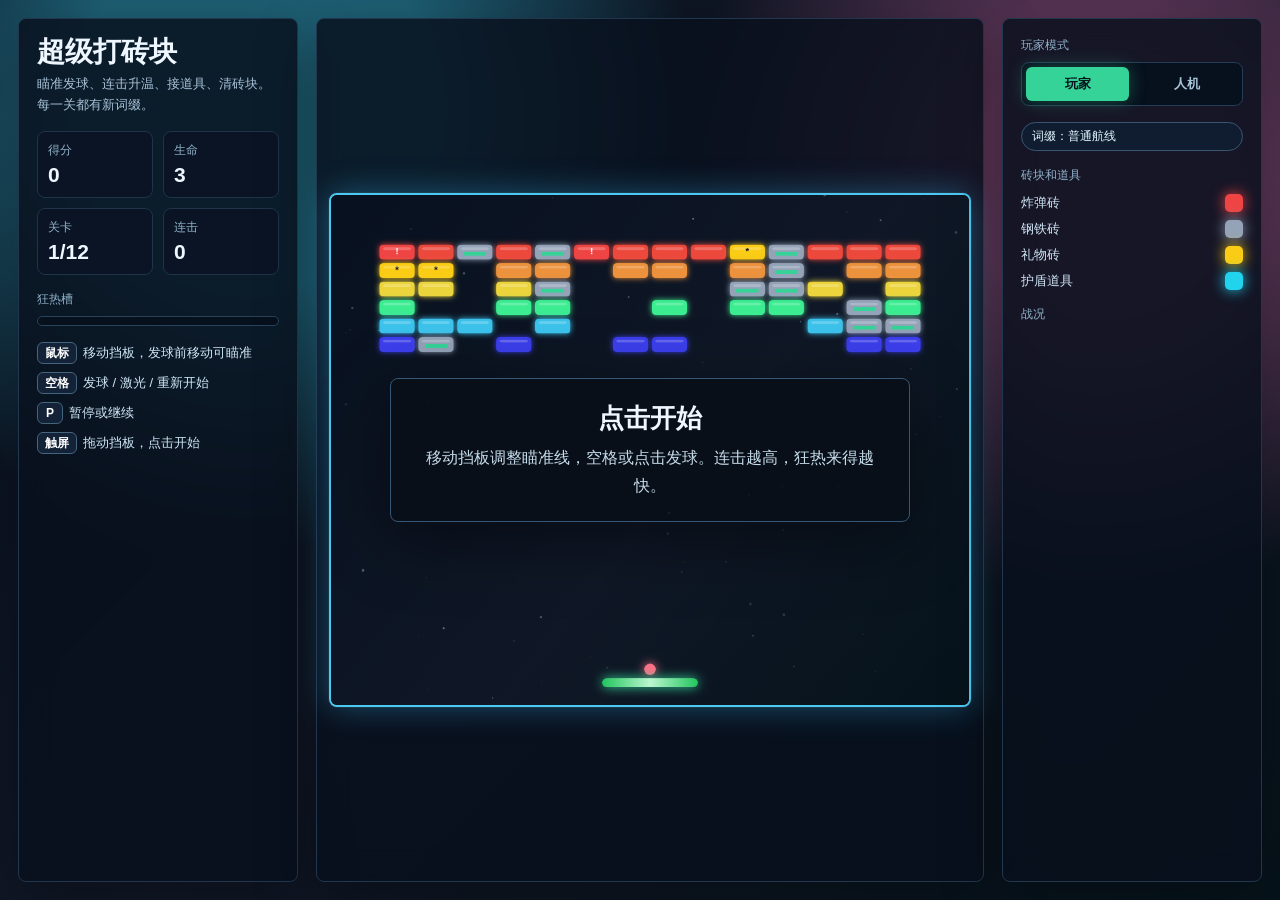
==== commit cced9365: "Add AI mode toggle for the brick game" ====
--- a/index.html
+++ b/index.html
@@ -116,6 +116,29 @@
     color:white;
     font-size:12px;
     font-weight:700;
+}
+.mode-toggle{
+    display:grid;
+    grid-template-columns:1fr 1fr;
+    gap:6px;
+    padding:4px;
+    border:1px solid #243c55;
+    border-radius:8px;
+    background:#07101d;
+}
+.mode-toggle button{
+    min-height:34px;
+    border:0;
+    border-radius:6px;
+    background:transparent;
+    color:#a8c2d8;
+    font:700 13px "Microsoft YaHei",Arial,sans-serif;
+    cursor:pointer;
+}
+.mode-toggle button.active{
+    background:#36d399;
+    color:#06131b;
+    box-shadow:0 0 18px rgba(54,211,153,.34);
 }
 .game-wrap{
     min-width:0;
@@ -255,6 +278,13 @@
     </section>
 
     <aside class="panel side">
+        <section>
+            <div class="label" style="margin-bottom:8px">玩家模式</div>
+            <div class="mode-toggle" role="group" aria-label="玩家模式">
+                <button class="active" id="playerModeBtn" type="button">玩家</button>
+                <button id="aiModeBtn" type="button">人机</button>
+            </div>
+        </section>
         <div class="badge" id="modifierBadge">词缀：准备中</div>
         <section>
             <div class="label" style="margin-bottom:10px">砖块和道具</div>
@@ -285,6 +315,8 @@
 const feverMeter = document.getElementById("feverMeter");
 const modifierBadge = document.getElementById("modifierBadge");
 const feed = document.getElementById("feed");
+const playerModeBtn = document.getElementById("playerModeBtn");
+const aiModeBtn = document.getElementById("aiModeBtn");
 
 const W = canvas.width;
 const H = canvas.height;
@@ -318,6 +350,7 @@
 let audioCtx;
 let state;
 let pointerX = W / 2;
+let controlMode = "player";
 let rafId = 0;
 let lastTime = 0;
 let starSeed = Array.from({length:70}, () => ({
@@ -343,6 +376,8 @@
         shield:false,
         laserTime:0,
         slowTime:0,
+        aiLaunchDelay:0,
+        aiLaserCooldown:0,
         modifier:modifiers[0],
         paddle:{x:W / 2 - 75, y:H - 42, w:150, h:14, target:W / 2},
         balls:[],
@@ -395,6 +430,26 @@
     state.messageTimer = frames;
 }
 
+function syncControlModeButtons() {
+    playerModeBtn.classList.toggle("active", controlMode === "player");
+    aiModeBtn.classList.toggle("active", controlMode === "ai");
+}
+
+function setControlMode(mode) {
+    controlMode = mode;
+    syncControlModeButtons();
+    if (!state) return;
+    if (mode === "ai") {
+        state.aiLaunchDelay = 18;
+        setTemporaryMessage("人机接管");
+        addEvent("切换到人机模式。");
+        if (state.mode === "ready" || state.mode === "gameover" || state.mode === "win") startGame();
+    } else {
+        setTemporaryMessage("玩家接管");
+        addEvent("切换到玩家模式。");
+    }
+}
+
 function startGame() {
     initAudio();
     state = makeState();
@@ -403,6 +458,10 @@
     buildLevel();
     hideOverlay();
     state.mode = "aim";
+    if (controlMode === "ai") {
+        state.aiLaunchDelay = 18;
+        setTemporaryMessage("人机接管");
+    }
     cancelAnimationFrame(rafId);
     lastTime = performance.now();
     rafId = requestAnimationFrame(loop);
@@ -680,7 +739,79 @@
     setTemporaryMessage("掉球了，重新瞄准。");
 }
 
+function clamp(value, min, max) {
+    return Math.max(min, Math.min(max, value));
+}
+
+function predictLandingX(ball) {
+    if (ball.stuck || ball.dy <= .05) return null;
+    const p = state.paddle;
+    const steps = (p.y - ball.y) / ball.dy;
+    if (steps <= 0) return null;
+    const minX = ball.r;
+    const maxX = W - ball.r;
+    const span = maxX - minX;
+    let x = ball.x + ball.dx * steps;
+    let offset = (x - minX) % (span * 2);
+    if (offset < 0) offset += span * 2;
+    return offset <= span ? minX + offset : maxX - (offset - span);
+}
+
+function chooseAiTarget() {
+    const p = state.paddle;
+    const center = p.x + p.w / 2;
+    if (state.mode === "aim") {
+        const alive = state.bricks.filter(brick => brick.alive);
+        if (alive.length === 0) return W / 2;
+        const target = alive.reduce((best, brick) => {
+            const score = brick.y + Math.abs((brick.x + brick.w / 2) - W / 2) * .18;
+            return score < best.score ? {brick, score} : best;
+        }, {brick:alive[0], score:Infinity}).brick;
+        return clamp(target.x + target.w / 2, 90, W - 90);
+    }
+
+    let targetX = W / 2;
+    let urgency = Infinity;
+    for (const ball of state.balls) {
+        const landingX = predictLandingX(ball);
+        if (landingX === null) continue;
+        const steps = (p.y - ball.y) / ball.dy;
+        if (steps < urgency) {
+            urgency = steps;
+            targetX = landingX;
+        }
+    }
+
+    const catchableDrop = state.powerUps
+        .filter(pu => pu.y < p.y && pu.y > H * .34)
+        .sort((a, b) => b.y - a.y)[0];
+    if (catchableDrop && (urgency > 70 || Math.abs(catchableDrop.x - targetX) < p.w * .75)) {
+        targetX = catchableDrop.x;
+    } else if (urgency === Infinity) {
+        const activeBall = state.balls.find(ball => !ball.stuck);
+        targetX = activeBall ? activeBall.x : center;
+    }
+
+    return clamp(targetX, p.w / 2, W - p.w / 2);
+}
+
+function updateAiController(dt) {
+    if (controlMode !== "ai" || state.mode === "paused") return;
+    pointerX = chooseAiTarget();
+    state.aiLaunchDelay = Math.max(0, state.aiLaunchDelay - dt * 60);
+    state.aiLaserCooldown = Math.max(0, state.aiLaserCooldown - dt * 60);
+    if (state.mode === "aim" && state.aiLaunchDelay <= 0) {
+        launchBalls();
+        state.aiLaunchDelay = 24;
+    }
+    if (state.mode === "playing" && state.laserTime > 0 && state.aiLaserCooldown <= 0) {
+        fireLaser();
+        state.aiLaserCooldown = 18;
+    }
+}
+
 function update(dt) {
+    updateAiController(dt);
     const p = state.paddle;
     p.target = pointerX;
     p.x += (p.target - (p.x + p.w / 2)) * Math.min(1, dt * 13);
@@ -997,24 +1128,31 @@
     pointerX = Math.max(0, Math.min(W, (clientX - rect.left) * ratio));
 }
 
-document.addEventListener("mousemove", e => setPointer(e.clientX));
-canvas.addEventListener("pointermove", e => setPointer(e.clientX));
+document.addEventListener("mousemove", e => {
+    if (controlMode === "player") setPointer(e.clientX);
+});
+canvas.addEventListener("pointermove", e => {
+    if (controlMode === "player") setPointer(e.clientX);
+});
 canvas.addEventListener("pointerdown", e => {
-    setPointer(e.clientX);
+    if (controlMode === "player") setPointer(e.clientX);
     if (!state || state.mode === "ready" || state.mode === "gameover" || state.mode === "win") startGame();
-    else if (state.mode === "aim") launchBalls();
+    else if (controlMode === "player" && state.mode === "aim") launchBalls();
 });
 document.addEventListener("keydown", e => {
     if (e.code === "Space") {
         e.preventDefault();
         if (!state || state.mode === "ready" || state.mode === "gameover" || state.mode === "win") startGame();
-        else if (state.mode === "aim" || state.balls.some(ball => ball.stuck)) launchBalls();
-        else if (state.mode === "playing") fireLaser();
+        else if (controlMode === "player" && (state.mode === "aim" || state.balls.some(ball => ball.stuck))) launchBalls();
+        else if (controlMode === "player" && state.mode === "playing") fireLaser();
     }
     if (e.code === "KeyP") pauseGame();
 });
+playerModeBtn.addEventListener("click", () => setControlMode("player"));
+aiModeBtn.addEventListener("click", () => setControlMode("ai"));
 
 state = makeState();
+syncControlModeButtons();
 buildLevel();
 render(performance.now());
 syncStats();
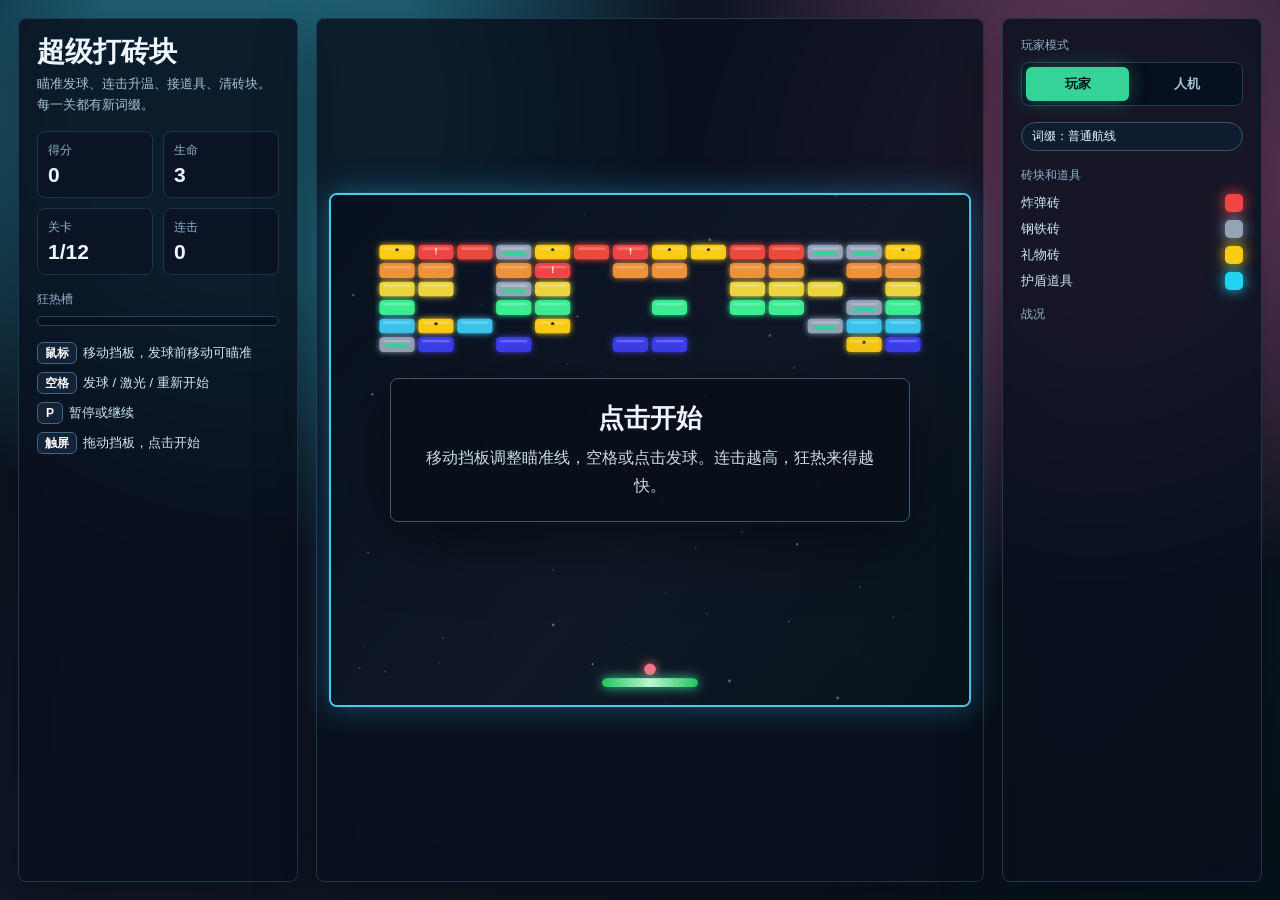
==== commit 049b8dbf: "Improve AI paddle shot angles" ====
--- a/index.html
+++ b/index.html
@@ -378,6 +378,7 @@
         slowTime:0,
         aiLaunchDelay:0,
         aiLaserCooldown:0,
+        aiShotBias:1,
         modifier:modifiers[0],
         paddle:{x:W / 2 - 75, y:H - 42, w:150, h:14, target:W / 2},
         balls:[],
@@ -757,6 +758,17 @@
     return offset <= span ? minX + offset : maxX - (offset - span);
 }
 
+function chooseAiShotBias() {
+    const alive = state.bricks.filter(brick => brick.alive);
+    if (alive.length === 0) return state.aiShotBias || 1;
+    const focusX = alive.reduce((sum, brick) => {
+        const rowWeight = 1 + (H - brick.y) / H;
+        return sum + (brick.x + brick.w / 2) * rowWeight;
+    }, 0) / alive.reduce((sum, brick) => sum + 1 + (H - brick.y) / H, 0);
+    if (Math.abs(focusX - W / 2) >= 85) state.aiShotBias = focusX < W / 2 ? -1 : 1;
+    return state.aiShotBias;
+}
+
 function chooseAiTarget() {
     const p = state.paddle;
     const center = p.x + p.w / 2;
@@ -772,20 +784,26 @@
 
     let targetX = W / 2;
     let urgency = Infinity;
+    let targetLandingX = null;
     for (const ball of state.balls) {
         const landingX = predictLandingX(ball);
         if (landingX === null) continue;
         const steps = (p.y - ball.y) / ball.dy;
         if (steps < urgency) {
             urgency = steps;
-            targetX = landingX;
+            targetLandingX = landingX;
         }
+    }
+
+    if (targetLandingX !== null) {
+        const hitBias = chooseAiShotBias() * .58;
+        targetX = targetLandingX - hitBias * (p.w / 2);
     }
 
     const catchableDrop = state.powerUps
         .filter(pu => pu.y < p.y && pu.y > H * .34)
         .sort((a, b) => b.y - a.y)[0];
-    if (catchableDrop && (urgency > 70 || Math.abs(catchableDrop.x - targetX) < p.w * .75)) {
+    if (catchableDrop && (urgency > 90 || Math.abs(catchableDrop.x - targetX) < p.w * .45)) {
         targetX = catchableDrop.x;
     } else if (urgency === Infinity) {
         const activeBall = state.balls.find(ball => !ball.stuck);
@@ -801,6 +819,8 @@
     state.aiLaunchDelay = Math.max(0, state.aiLaunchDelay - dt * 60);
     state.aiLaserCooldown = Math.max(0, state.aiLaserCooldown - dt * 60);
     if (state.mode === "aim" && state.aiLaunchDelay <= 0) {
+        const p = state.paddle;
+        pointerX = clamp(p.x + p.w / 2 + chooseAiShotBias() * 145, 0, W);
         launchBalls();
         state.aiLaunchDelay = 24;
     }
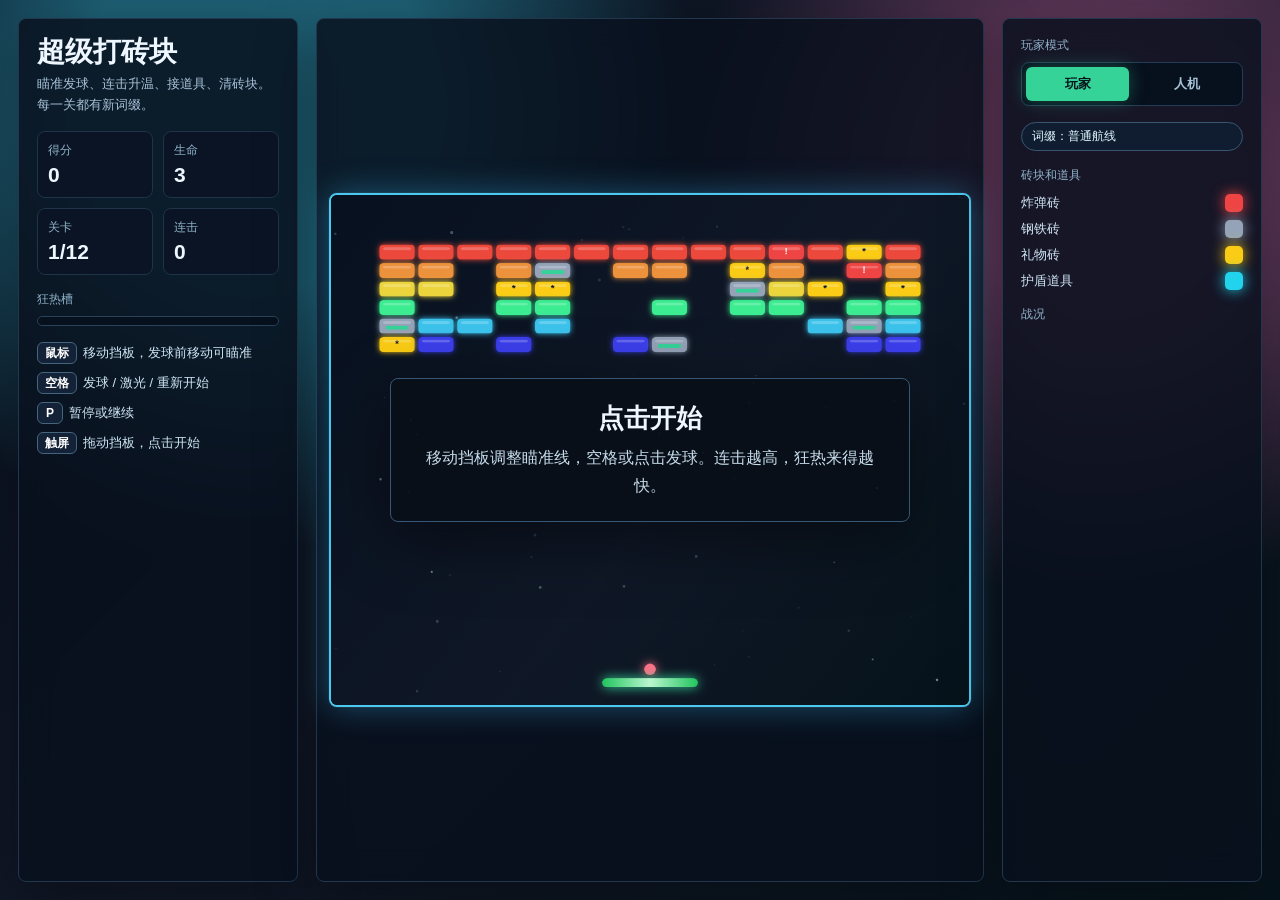
==== commit 80f598d9: "Improve AI brick targeting" ====
--- a/index.html
+++ b/index.html
@@ -758,33 +758,58 @@
     return offset <= span ? minX + offset : maxX - (offset - span);
 }
 
-function chooseAiShotBias() {
+function chooseAiBrickTarget(originX = W / 2) {
     const alive = state.bricks.filter(brick => brick.alive);
-    if (alive.length === 0) return state.aiShotBias || 1;
-    const focusX = alive.reduce((sum, brick) => {
-        const rowWeight = 1 + (H - brick.y) / H;
-        return sum + (brick.x + brick.w / 2) * rowWeight;
-    }, 0) / alive.reduce((sum, brick) => sum + 1 + (H - brick.y) / H, 0);
-    if (Math.abs(focusX - W / 2) >= 85) state.aiShotBias = focusX < W / 2 ? -1 : 1;
-    return state.aiShotBias;
+    if (alive.length === 0) return null;
+    return alive.reduce((best, brick) => {
+        const brickCenter = brick.x + brick.w / 2;
+        const frontRowBonus = brick.y * .9;
+        const laneCost = Math.abs(brickCenter - originX) * .42;
+        const specialBonus = brick.type === "gift" ? -36 : brick.type === "bomb" ? -24 : 0;
+        const score = laneCost - frontRowBonus + specialBonus;
+        return score < best.score ? {brick, score} : best;
+    }, {brick:alive[0], score:Infinity}).brick;
+}
+
+function calculateAiHitOffset(landingX, ball) {
+    const p = state.paddle;
+    const target = chooseAiBrickTarget(landingX);
+    if (!target) return state.aiShotBias * .62;
+    const targetX = target.x + target.w / 2;
+    const targetY = target.y + target.h;
+    const vertical = Math.max(180, p.y - targetY);
+    const speed = Math.min(9.2, Math.hypot(ball.dx, ball.dy) + .13);
+    let hit = ((targetX - landingX) / vertical) * (speed / 6.4) * 1.35;
+    hit = clamp(hit, -.86, .86);
+    if (Math.abs(hit) < .34) {
+        const direction = targetX >= landingX ? 1 : -1;
+        hit = direction * .34;
+    }
+    state.aiShotBias = hit >= 0 ? 1 : -1;
+    return hit;
 }
 
 function chooseAiTarget() {
     const p = state.paddle;
     const center = p.x + p.w / 2;
     if (state.mode === "aim") {
-        const alive = state.bricks.filter(brick => brick.alive);
-        if (alive.length === 0) return W / 2;
-        const target = alive.reduce((best, brick) => {
-            const score = brick.y + Math.abs((brick.x + brick.w / 2) - W / 2) * .18;
-            return score < best.score ? {brick, score} : best;
-        }, {brick:alive[0], score:Infinity}).brick;
-        return clamp(target.x + target.w / 2, 90, W - 90);
+        const target = chooseAiBrickTarget(center);
+        if (!target) return W / 2;
+        const targetX = target.x + target.w / 2;
+        const targetY = target.y + target.h;
+        const vertical = Math.max(180, p.y - targetY);
+        let aimOffset = clamp(((targetX - center) / vertical) * 1.75, -.95, .95);
+        if (Math.abs(aimOffset) < .48) {
+            const direction = targetX >= center ? 1 : -1;
+            aimOffset = direction * .48;
+        }
+        return clamp(center + aimOffset * 180, 0, W);
     }
 
     let targetX = W / 2;
     let urgency = Infinity;
     let targetLandingX = null;
+    let targetBall = null;
     for (const ball of state.balls) {
         const landingX = predictLandingX(ball);
         if (landingX === null) continue;
@@ -792,12 +817,13 @@
         if (steps < urgency) {
             urgency = steps;
             targetLandingX = landingX;
+            targetBall = ball;
         }
     }
 
     if (targetLandingX !== null) {
-        const hitBias = chooseAiShotBias() * .58;
-        targetX = targetLandingX - hitBias * (p.w / 2);
+        const hitOffset = calculateAiHitOffset(targetLandingX, targetBall);
+        targetX = targetLandingX - hitOffset * (p.w / 2);
     }
 
     const catchableDrop = state.powerUps
@@ -819,8 +845,7 @@
     state.aiLaunchDelay = Math.max(0, state.aiLaunchDelay - dt * 60);
     state.aiLaserCooldown = Math.max(0, state.aiLaserCooldown - dt * 60);
     if (state.mode === "aim" && state.aiLaunchDelay <= 0) {
-        const p = state.paddle;
-        pointerX = clamp(p.x + p.w / 2 + chooseAiShotBias() * 145, 0, W);
+        pointerX = chooseAiTarget();
         launchBalls();
         state.aiLaunchDelay = 24;
     }
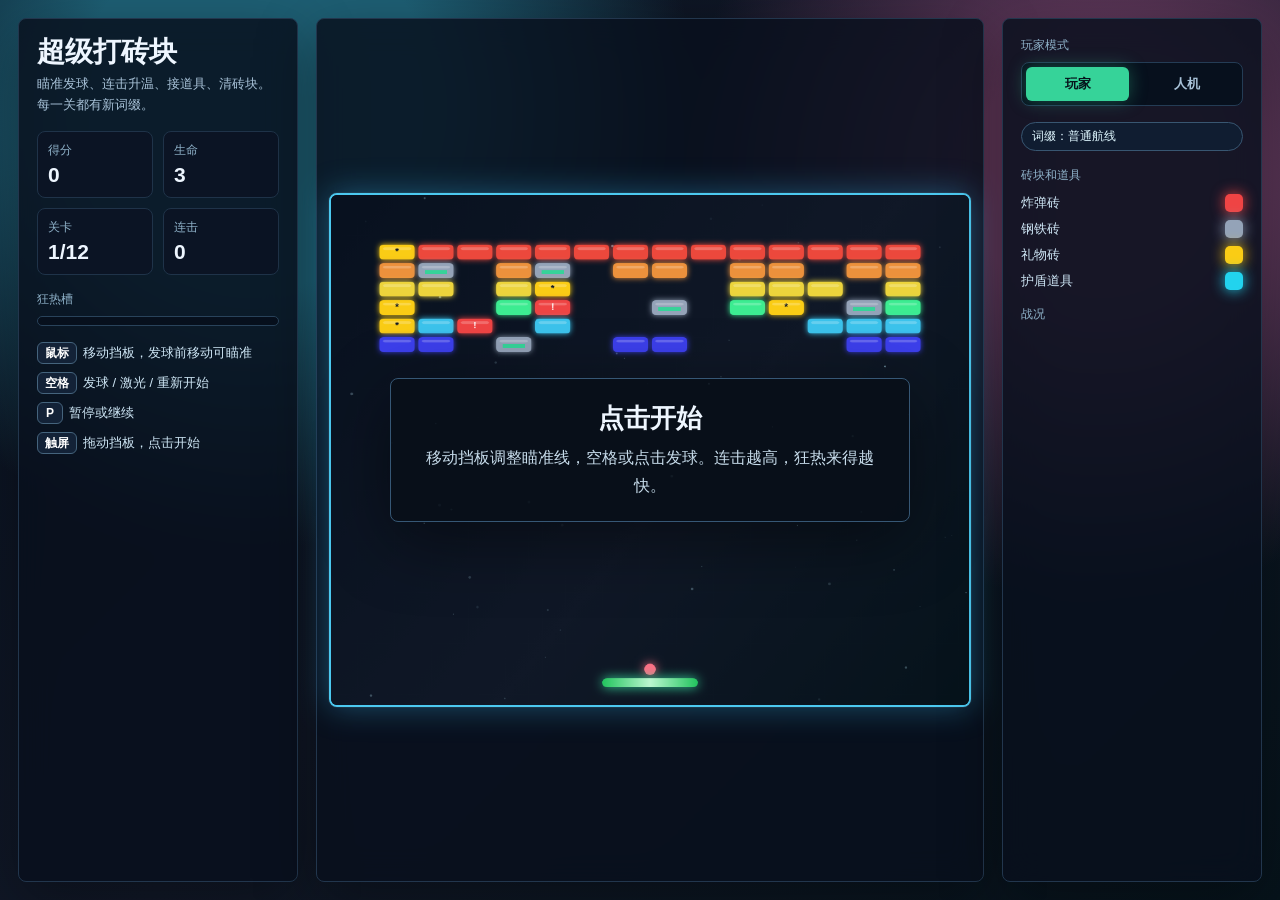
==== commit ae43a9de: "Improve AI ball routing toward bricks" ====
--- a/index.html
+++ b/index.html
@@ -744,18 +744,21 @@
     return Math.max(min, Math.min(max, value));
 }
 
+function reflectCourtX(x, radius = 9) {
+    const minX = radius;
+    const maxX = W - radius;
+    const span = maxX - minX;
+    let offset = (x - minX) % (span * 2);
+    if (offset < 0) offset += span * 2;
+    return offset <= span ? minX + offset : maxX - (offset - span);
+}
+
 function predictLandingX(ball) {
     if (ball.stuck || ball.dy <= .05) return null;
     const p = state.paddle;
     const steps = (p.y - ball.y) / ball.dy;
     if (steps <= 0) return null;
-    const minX = ball.r;
-    const maxX = W - ball.r;
-    const span = maxX - minX;
-    let x = ball.x + ball.dx * steps;
-    let offset = (x - minX) % (span * 2);
-    if (offset < 0) offset += span * 2;
-    return offset <= span ? minX + offset : maxX - (offset - span);
+    return reflectCourtX(ball.x + ball.dx * steps, ball.r);
 }
 
 function chooseAiBrickTarget(originX = W / 2) {
@@ -773,20 +776,52 @@
 
 function calculateAiHitOffset(landingX, ball) {
     const p = state.paddle;
-    const target = chooseAiBrickTarget(landingX);
-    if (!target) return state.aiShotBias * .62;
+    const speed = Math.min(9.2, Math.hypot(ball.dx, ball.dy) + .13);
+    const startY = p.y - ball.r - 1;
+    const candidates = state.bricks.filter(brick => brick.alive);
+    if (candidates.length === 0) return state.aiShotBias * .62;
+
+    let best = {hit:state.aiShotBias * .62, score:Infinity};
+    for (const brick of candidates) {
+        const targetX = brick.x + brick.w / 2;
+        const targetY = brick.y + brick.h / 2;
+        const vertical = Math.max(120, startY - targetY);
+        for (let hit = -.9; hit <= .9; hit += .04) {
+            if (Math.abs(hit) < .28) continue;
+            const dx = hit * 6.4;
+            const dy = -Math.sqrt(Math.max(10, speed * speed - dx * dx));
+            const steps = vertical / -dy;
+            const routeX = reflectCourtX(landingX + dx * steps, ball.r);
+            const miss = Math.max(0, Math.abs(routeX - targetX) - brick.w / 2);
+            const angleReward = Math.abs(hit) * 8;
+            const specialBonus = brick.type === "gift" ? 18 : brick.type === "bomb" ? 14 : 0;
+            const score = miss * 16 + brick.y * .02 - angleReward - specialBonus;
+            if (score < best.score) best = {hit, score};
+        }
+    }
+
+    state.aiShotBias = best.hit >= 0 ? 1 : -1;
+    return clamp(best.hit, -.9, .9);
+}
+
+function isMultiBallActive() {
+    return state.balls.filter(ball => !ball.dead && !ball.stuck).length > 1;
+}
+
+function chooseAiDropTarget() {
+    return state.powerUps
+        .filter(pu => pu.y < state.paddle.y && pu.y > H * .28)
+        .sort((a, b) => b.y - a.y)[0] || null;
+}
+
+function chooseAiLaserTarget(center) {
+    const p = state.paddle;
+    const target = chooseAiBrickTarget(center);
+    if (!target) return null;
     const targetX = target.x + target.w / 2;
-    const targetY = target.y + target.h;
-    const vertical = Math.max(180, p.y - targetY);
-    const speed = Math.min(9.2, Math.hypot(ball.dx, ball.dy) + .13);
-    let hit = ((targetX - landingX) / vertical) * (speed / 6.4) * 1.35;
-    hit = clamp(hit, -.86, .86);
-    if (Math.abs(hit) < .34) {
-        const direction = targetX >= landingX ? 1 : -1;
-        hit = direction * .34;
-    }
-    state.aiShotBias = hit >= 0 ? 1 : -1;
-    return hit;
+    const leftLaserCenter = clamp(targetX - 14, p.w / 2, W - p.w / 2);
+    const rightLaserCenter = clamp(targetX - p.w + 18, p.w / 2, W - p.w / 2);
+    return Math.abs(leftLaserCenter - center) <= Math.abs(rightLaserCenter - center) ? leftLaserCenter : rightLaserCenter;
 }
 
 function chooseAiTarget() {
@@ -806,6 +841,15 @@
         return clamp(center + aimOffset * 180, 0, W);
     }
 
+    const multiBall = isMultiBallActive();
+    if (multiBall && state.laserTime > 0) {
+        const laserTarget = chooseAiLaserTarget(center);
+        if (laserTarget !== null) return laserTarget;
+    }
+
+    const catchableDrop = chooseAiDropTarget();
+    if (multiBall && catchableDrop) return clamp(catchableDrop.x, p.w / 2, W - p.w / 2);
+
     let targetX = W / 2;
     let urgency = Infinity;
     let targetLandingX = null;
@@ -826,9 +870,6 @@
         targetX = targetLandingX - hitOffset * (p.w / 2);
     }
 
-    const catchableDrop = state.powerUps
-        .filter(pu => pu.y < p.y && pu.y > H * .34)
-        .sort((a, b) => b.y - a.y)[0];
     if (catchableDrop && (urgency > 90 || Math.abs(catchableDrop.x - targetX) < p.w * .45)) {
         targetX = catchableDrop.x;
     } else if (urgency === Infinity) {
